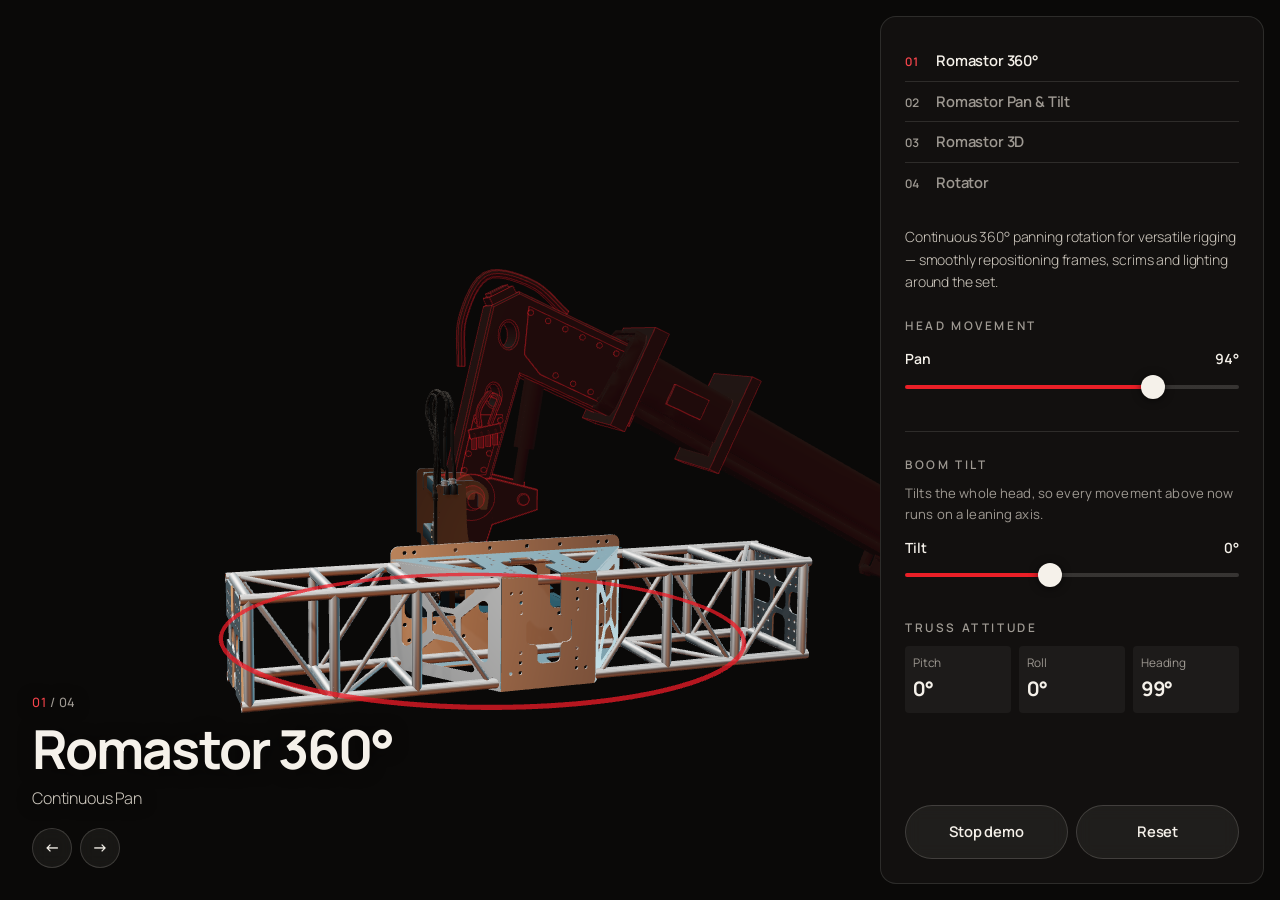
==== aaa-telehandler-viewer/index.html @ ba0cb389 "feat: add 3D Function View for telehandler attachments Add a standalone three.js viewer in aaa-teleh" ====
<!doctype html>
<html lang="en-AU">
<head>
<meta charset="utf-8" />
<meta name="viewport" content="width=device-width,initial-scale=1,viewport-fit=cover" />
<title>Telehandler Attachments | All Angles Access</title>
<meta name="description" content="Cycle through the All Angles Access telehandler attachments in 3D and see how each head's movement combines with boom tilt." />
<link rel="icon" href="data:," />
<script>if (self !== top) document.documentElement.classList.add('embedded');</script>
<link rel="preconnect" href="https://fonts.googleapis.com" />
<link rel="preconnect" href="https://fonts.gstatic.com" crossorigin />
<link href="https://fonts.googleapis.com/css2?family=Manrope:wght@200;300;400;500;600;700;800&display=swap" rel="stylesheet" />
<link rel="stylesheet" href="styles.css" />
<script type="importmap">{"imports":{"three":"./vendor/three.module.js"}}</script>
</head>
<body>
<main class="app">
  <section class="stage" id="stage" aria-label="3D view of the attachment on the boom">
    <canvas id="gl" tabindex="0" aria-label="Drag to orbit, scroll or pinch to zoom"></canvas>

    <div class="loader" id="loader" role="status" aria-live="polite"><span class="bar"><i id="loaderBar"></i></span><span id="loaderText">Loading telehandler</span></div>

    <button type="button" class="round close" id="close" aria-label="Close 3D viewer">&times;</button>

    <div class="title">
      <p class="count"><span id="idx">01</span><span class="of"> / 04</span></p>
      <h1 id="name">Romastor 360&deg;</h1>
      <p class="spec" id="spec">Continuous Pan</p>
      <div class="arrows">
        <button type="button" class="round" id="prev" aria-label="Previous attachment">&larr;</button>
        <button type="button" class="round" id="next" aria-label="Next attachment">&rarr;</button>
      </div>
    </div>
  </section>

  <aside class="panel" aria-label="Controls">
    <nav class="list" id="list" aria-label="Attachments"></nav>

    <p class="desc" id="desc"></p>

    <section class="group" aria-labelledby="fnHead">
      <h2 id="fnHead">Head movement</h2>
      <div id="funcs"></div>
    </section>

    <section class="group boom" aria-labelledby="boomHead">
      <h2 id="boomHead">Boom tilt</h2>
      <p class="note">Tilts the whole head, so every movement above now runs on a leaning axis.</p>
      <div id="boomSlot"></div>
    </section>

    <section class="attitude" aria-label="Resulting truss attitude">
      <h2>Truss attitude</h2>
      <dl>
        <div><dt>Pitch</dt><dd id="attPitch">0&deg;</dd></div>
        <div><dt>Roll</dt><dd id="attRoll">0&deg;</dd></div>
        <div><dt>Heading</dt><dd id="attHead">0&deg;</dd></div>
      </dl>
    </section>

    <div class="actions">
      <button type="button" class="btn btn-ghost" id="demo" aria-pressed="true">Stop demo</button>
      <button type="button" class="btn btn-ghost" id="reset">Reset</button>
    </div>
  </aside>
</main>
<script type="module" src="app.js"></script>
</body>
</html>
---- aaa-telehandler-viewer/styles.css ----
:root{
  /* the AAA site's tokens */
  --c:#0a0908;--c1:#141312;--c2:#1d1b1a;
  --s:#EA1F27;--sg:rgba(234,31,39,.18);--s-text:#F4444B;
  --p:#f5f1ea;--pd:#cfc9bf;--a:#9e9992;
  --line:rgba(245,241,234,.12);--rs:rgba(245,241,234,.16);
  --font:'Manrope',-apple-system,BlinkMacSystemFont,sans-serif;
  --ease:cubic-bezier(.16,1,.3,1);
}
*{box-sizing:border-box;margin:0;padding:0}
html{height:100%;overflow-x:hidden;background:var(--c)}
html.embedded,html.embedded body{background:transparent}
body{height:100%;background:var(--c);color:var(--p);font-family:var(--font);font-weight:300;letter-spacing:-.01em;-webkit-font-smoothing:antialiased;font-size:14px;line-height:1.6}
button{font:inherit;color:inherit;background:none;border:0;cursor:pointer}
:focus-visible{outline:2px solid var(--p);outline-offset:2px}

.app{display:grid;grid-template-columns:minmax(0,1fr) 400px;height:100vh;height:100svh}

/* stage */
.stage{position:relative;min-width:0;min-height:0;overflow:hidden}
#gl{position:absolute;inset:0;width:100%;height:100%;display:block;touch-action:none;outline:none;cursor:grab}
#gl:active{cursor:grabbing}
.loader{position:absolute;left:32px;top:32px;display:flex;align-items:center;gap:16px;font-size:12px;color:var(--pd);transition:opacity .3s}
.loader.done{opacity:0;pointer-events:none}
.loader .bar{width:96px;height:2px;background:var(--line);display:block}
.loader i{display:block;height:100%;width:0;background:var(--s);transition:width .2s}
.title{position:absolute;left:32px;bottom:32px;max-width:calc(100% - 64px);pointer-events:none;text-shadow:0 1px 16px rgba(10,9,8,.8)}
.count{font-size:.8rem;font-weight:500;letter-spacing:.04em;color:var(--s-text);margin-bottom:8px}
.count .of{color:var(--a)}
h1{font-size:clamp(32px,4.2vw,56px);font-weight:700;line-height:1.08;letter-spacing:-.035em}
.spec{margin-top:8px;font-size:16px;font-weight:300;color:var(--pd)}
.arrows{display:flex;gap:8px;margin-top:16px;pointer-events:auto}
.btn{font-family:var(--font);font-size:.92rem;font-weight:600;letter-spacing:-.01em;padding:14px 30px;border-radius:980px;transition:all .3s var(--ease);cursor:pointer;display:inline-flex;align-items:center;justify-content:center;gap:8px;border:1px solid transparent}
.btn-primary{background:var(--s);color:#fff}
.btn-primary:hover{background:#ff2e36;transform:translateY(-2px);box-shadow:0 12px 34px var(--sg)}
.btn-ghost,.round{background:rgba(245,241,234,.06);color:var(--p);border:1px solid var(--rs);-webkit-backdrop-filter:blur(8px);backdrop-filter:blur(8px)}
.btn-ghost:hover,.round:hover{background:rgba(245,241,234,.12);transform:translateY(-2px)}
.round{width:40px;height:40px;border-radius:50%;font-size:16px;font-weight:600;transition:all .3s var(--ease)}

/* panel */
.panel{margin:16px 16px 16px 0;min-height:0;border-radius:16px;background:rgba(20,19,18,.8);border:1px solid var(--line);overflow-y:auto;padding:24px;display:flex;flex-direction:column;gap:24px;-webkit-overflow-scrolling:touch}
.panel>*{flex-shrink:0}
.list{display:flex;flex-direction:column;gap:0}
.item{display:flex;align-items:baseline;gap:16px;width:100%;text-align:left;padding:8px 0;border-bottom:1px solid var(--line);color:var(--a);font-size:.92rem;font-weight:600;letter-spacing:-.01em;transition:all .3s var(--ease)}
.item:last-child{border-bottom:0}
.item .n{font-size:.74rem;font-weight:600;letter-spacing:.04em;font-variant-numeric:tabular-nums}
.item:hover{color:var(--p)}
.item[aria-current="true"]{color:var(--p)}
.item[aria-current="true"] .n{color:var(--s-text)}
.desc{color:var(--pd);min-height:63px}
h2{font-size:.74rem;font-weight:600;letter-spacing:.22em;text-transform:uppercase;color:var(--a);margin-bottom:8px}
.group{display:flex;flex-direction:column}
.note{font-size:.82rem;font-weight:400;letter-spacing:.01em;color:var(--a);margin-bottom:8px}
.boom{padding-top:24px;border-top:1px solid var(--line)}

.ctl{padding:4px 0}
.ctl .row{display:flex;justify-content:space-between;align-items:baseline;gap:8px}
.ctl label{font-size:14px;font-weight:600}
.ctl output{font-size:14px;font-weight:600;font-variant-numeric:tabular-nums;color:var(--p)}
input[type=range]{--pct:50%;-webkit-appearance:none;appearance:none;width:100%;height:32px;background:transparent;cursor:pointer;display:block;touch-action:pan-y}
input[type=range]::-webkit-slider-runnable-track{height:4px;border-radius:2px;background:linear-gradient(to right,var(--s) var(--pct),rgba(245,241,234,.16) var(--pct))}
input[type=range]::-moz-range-track{height:4px;border-radius:2px;background:rgba(245,241,234,.16)}
input[type=range]::-moz-range-progress{height:4px;border-radius:2px;background:var(--s)}
input[type=range]::-webkit-slider-thumb{-webkit-appearance:none;width:24px;height:24px;margin-top:-10px;border-radius:50%;background:var(--p);border:0;box-shadow:0 1px 8px rgba(0,0,0,.6)}
input[type=range]::-moz-range-thumb{width:24px;height:24px;border-radius:50%;background:var(--p);border:0}

.attitude dl{display:grid;grid-template-columns:repeat(3,1fr);gap:8px}
.attitude dl div{background:var(--c2);border-radius:4px;padding:8px}
.attitude dt{font-size:.74rem;font-weight:400;color:var(--a)}
.attitude dd{font-size:20px;font-weight:700;font-variant-numeric:tabular-nums;letter-spacing:-.02em}
.actions{display:flex;gap:8px;margin-top:auto}
.actions .btn{flex:1;padding-left:16px;padding-right:16px}
.close{display:none;position:fixed;top:32px;right:32px;z-index:2;width:44px;height:44px;font-size:22px;line-height:1}
.embedded .close{display:block}
.embedded .panel{padding-top:72px}
.err{position:absolute;inset:0;display:flex;align-items:center;justify-content:center;padding:32px;text-align:center;color:var(--pd)}

@media (max-width:680px){
  .app{grid-template-columns:minmax(0,1fr);grid-template-rows:48svh minmax(0,1fr)}
  .panel,.embedded .panel{margin:0 8px 8px;padding:16px;gap:16px}
  .close{top:12px;right:12px}
  .title{left:16px;bottom:16px;max-width:calc(100% - 32px)}
  h1{font-size:28px}
  .spec{font-size:14px;margin-top:0}
  .count{margin-bottom:0}
  .arrows{display:none}
  .loader{left:16px;top:24px}
  .list{flex-direction:row;flex-wrap:nowrap;overflow-x:auto;gap:8px;margin:0 -16px;padding:0 16px 4px;scrollbar-width:none}
  .list::-webkit-scrollbar{display:none}
  .item{flex:none;width:auto;color:var(--p);background:rgba(245,241,234,.06);border:1px solid var(--rs);border-radius:980px;padding:10px 20px;white-space:nowrap}
  .item:last-child{border-bottom:1px solid var(--rs)}
  .item .n{display:none}
  .item[aria-current="true"]{border-color:transparent;background:var(--s);color:#fff}
  .desc{min-height:0;font-size:13px}
  .boom{padding-top:16px}
}
@media (prefers-reduced-motion:reduce){*{transition:none!important}}
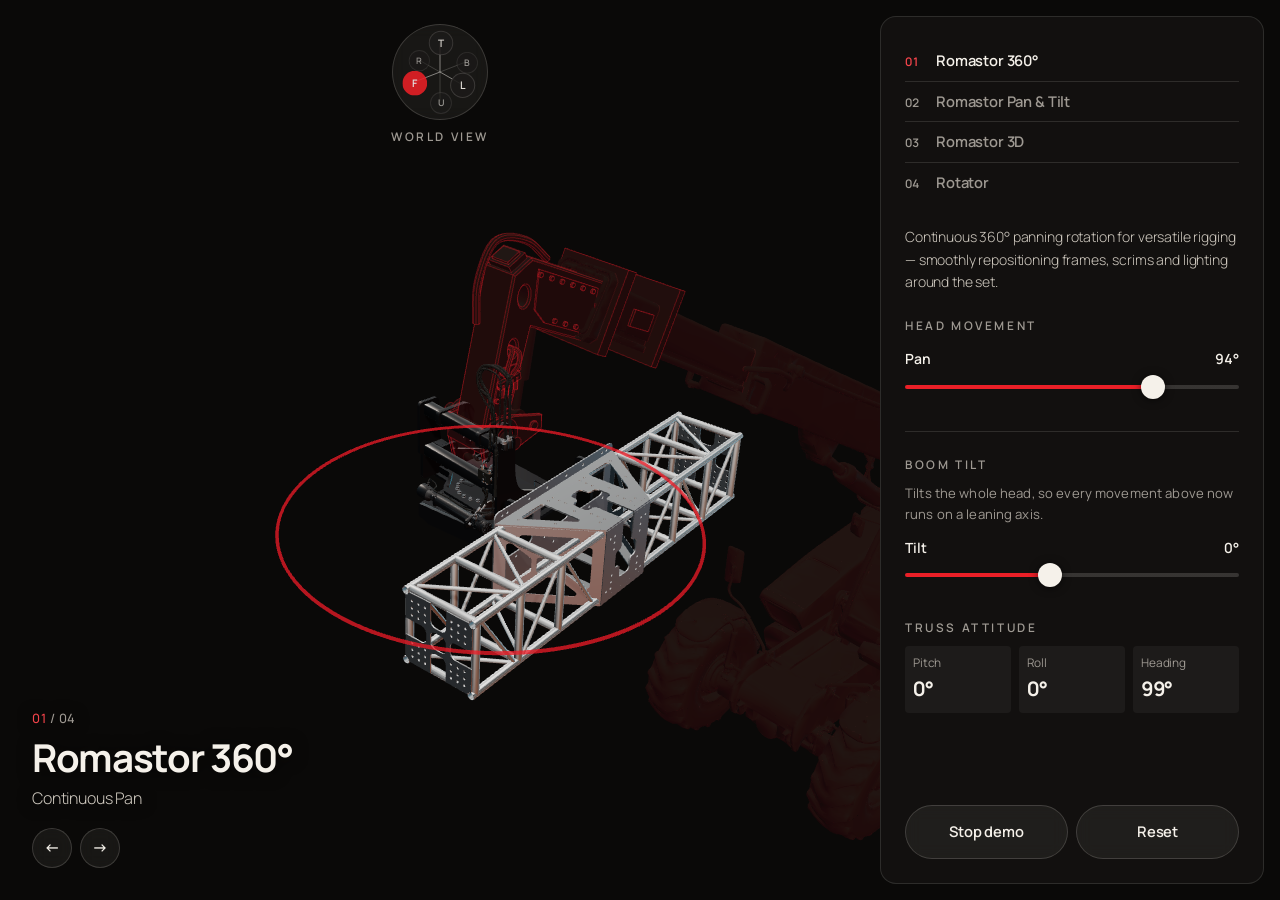
==== commit eee12783: "feat: rename to Interactive Demo, add World View and logo favicon Rename the button to Interactive D" ====
--- a/aaa-telehandler-viewer/index.html
+++ b/aaa-telehandler-viewer/index.html
@@ -5,7 +5,9 @@
 <meta name="viewport" content="width=device-width,initial-scale=1,viewport-fit=cover" />
 <title>Telehandler Attachments | All Angles Access</title>
 <meta name="description" content="Cycle through the All Angles Access telehandler attachments in 3D and see how each head's movement combines with boom tilt." />
-<link rel="icon" href="data:," />
+<link rel="icon" href="favicon.svg" type="image/svg+xml" />
+<link rel="icon" href="favicon-32.png" sizes="32x32" type="image/png" />
+<link rel="apple-touch-icon" href="apple-touch-icon.png" />
 <script>if (self !== top) document.documentElement.classList.add('embedded');</script>
 <link rel="preconnect" href="https://fonts.googleapis.com" />
 <link rel="preconnect" href="https://fonts.gstatic.com" crossorigin />
@@ -19,6 +21,11 @@
     <canvas id="gl" tabindex="0" aria-label="Drag to orbit, scroll or pinch to zoom"></canvas>
 
     <div class="loader" id="loader" role="status" aria-live="polite"><span class="bar"><i id="loaderBar"></i></span><span id="loaderText">Loading telehandler</span></div>
+
+    <div class="world">
+      <div class="gizmo" id="gizmo" role="group" aria-label="World view. Drag to rotate the view, or choose a side."><svg viewBox="0 0 96 96" aria-hidden="true"></svg></div>
+      <span class="world-cap">World View</span>
+    </div>
 
     <button type="button" class="round close" id="close" aria-label="Close 3D viewer">&times;</button>
 
--- a/aaa-telehandler-viewer/styles.css
+++ b/aaa-telehandler-viewer/styles.css
@@ -24,10 +24,20 @@
 .loader.done{opacity:0;pointer-events:none}
 .loader .bar{width:96px;height:2px;background:var(--line);display:block}
 .loader i{display:block;height:100%;width:0;background:var(--s);transition:width .2s}
+.world{position:absolute;top:24px;left:50%;transform:translateX(-50%);display:flex;flex-direction:column;align-items:center;gap:8px;z-index:1;-webkit-user-select:none;user-select:none}
+.gizmo{position:relative;width:96px;height:96px;border-radius:50%;background:rgba(245,241,234,.06);border:1px solid var(--rs);-webkit-backdrop-filter:blur(8px);backdrop-filter:blur(8px);touch-action:none;cursor:grab;transition:background .3s var(--ease)}
+.gizmo:hover{background:rgba(245,241,234,.12)}
+.gizmo:active{cursor:grabbing}
+.gizmo svg{position:absolute;inset:0;width:100%;height:100%;pointer-events:none}
+.gizmo line{stroke:var(--p);stroke-width:1}
+.gz{position:absolute;left:0;top:0;width:26px;height:26px;border-radius:50%;background:var(--c2);border:1px solid var(--rs);color:var(--p);font-size:.68rem;font-weight:600;letter-spacing:0;line-height:1;cursor:pointer;touch-action:none}
+.gz.main{background:var(--s);border-color:transparent;color:#fff}
+.gz:hover{border-color:var(--p)}
+.world-cap{font-size:.74rem;font-weight:600;letter-spacing:.22em;text-transform:uppercase;color:var(--a);white-space:nowrap;pointer-events:none}
 .title{position:absolute;left:32px;bottom:32px;max-width:calc(100% - 64px);pointer-events:none;text-shadow:0 1px 16px rgba(10,9,8,.8)}
 .count{font-size:.8rem;font-weight:500;letter-spacing:.04em;color:var(--s-text);margin-bottom:8px}
 .count .of{color:var(--a)}
-h1{font-size:clamp(32px,4.2vw,56px);font-weight:700;line-height:1.08;letter-spacing:-.035em}
+h1{font-size:clamp(28px,3vw,44px);font-weight:700;line-height:1.08;letter-spacing:-.035em}
 .spec{margin-top:8px;font-size:16px;font-weight:300;color:var(--pd)}
 .arrows{display:flex;gap:8px;margin-top:16px;pointer-events:auto}
 .btn{font-family:var(--font);font-size:.92rem;font-weight:600;letter-spacing:-.01em;padding:14px 30px;border-radius:980px;transition:all .3s var(--ease);cursor:pointer;display:inline-flex;align-items:center;justify-content:center;gap:8px;border:1px solid transparent}
@@ -79,6 +89,8 @@
   .app{grid-template-columns:minmax(0,1fr);grid-template-rows:48svh minmax(0,1fr)}
   .panel,.embedded .panel{margin:0 8px 8px;padding:16px;gap:16px}
   .close{top:12px;right:12px}
+  .world{top:12px;transform:translateX(-50%) scale(.82);transform-origin:top center}
+  .world-cap{display:none}
   .title{left:16px;bottom:16px;max-width:calc(100% - 32px)}
   h1{font-size:28px}
   .spec{font-size:14px;margin-top:0}
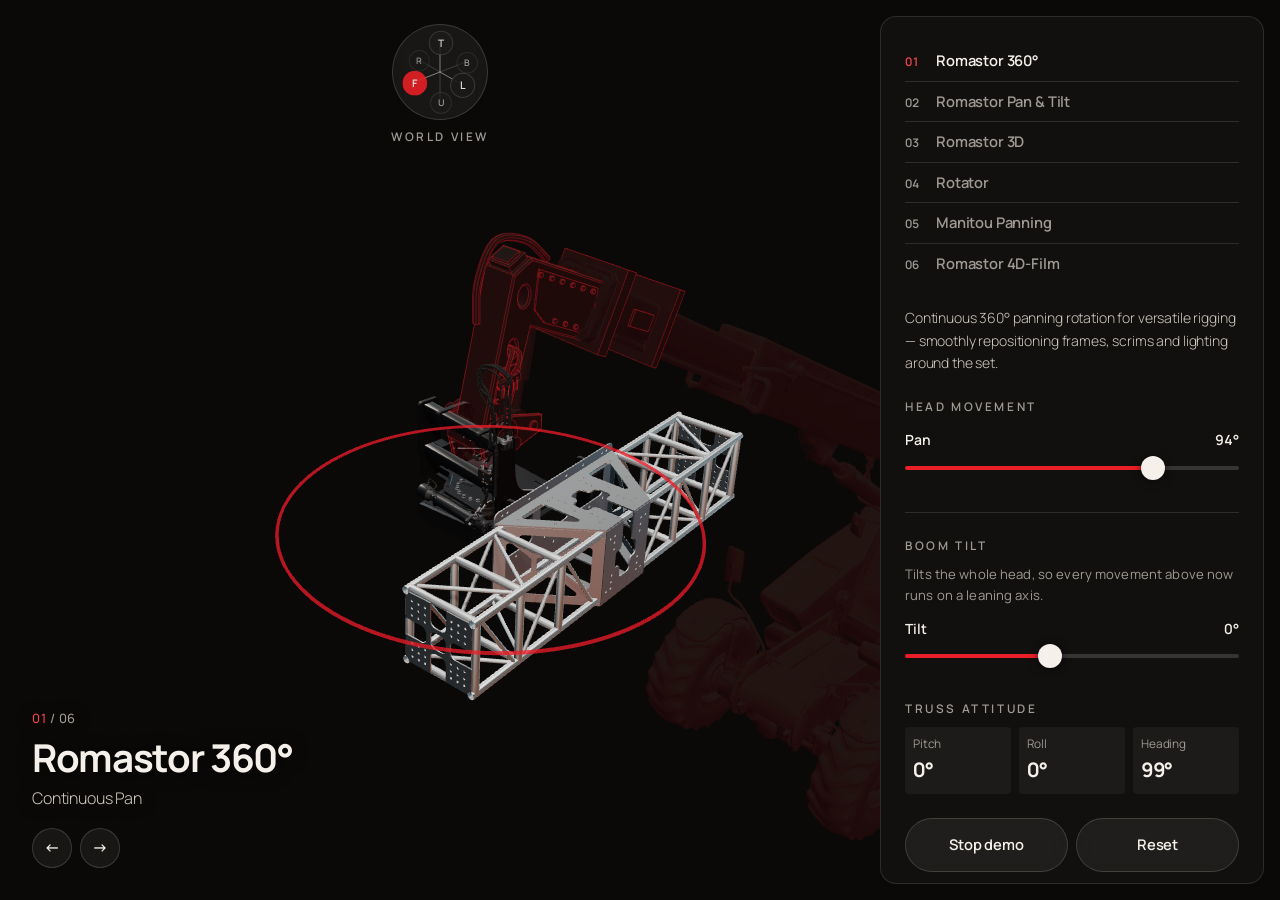
==== commit b0fa36ce: "feat: Romastor 4D-Film and Manitou Panning in 3D, live 3D home cards - New Romastor 4D-Film item (fi" ====
--- a/aaa-telehandler-viewer/index.html
+++ b/aaa-telehandler-viewer/index.html
@@ -8,7 +8,15 @@
 <link rel="icon" href="favicon.svg" type="image/svg+xml" />
 <link rel="icon" href="favicon-32.png" sizes="32x32" type="image/png" />
 <link rel="apple-touch-icon" href="apple-touch-icon.png" />
-<script>if (self !== top) document.documentElement.classList.add('embedded');</script>
+<script>
+if (self !== top) {
+  document.documentElement.classList.add('embedded');
+  if (location.search.includes('inline')) document.documentElement.classList.add('inline');
+  if (/[?&]card\b/.test(location.search)) document.documentElement.classList.add('inline', 'card');
+  // Esc works from the first moment, before the viewer has loaded
+  addEventListener('keydown', (e) => { if (e.key === 'Escape') parent.postMessage({ type: 'aaa-viewer:close' }, location.origin); });
+}
+</script>
 <link rel="preconnect" href="https://fonts.googleapis.com" />
 <link rel="preconnect" href="https://fonts.gstatic.com" crossorigin />
 <link href="https://fonts.googleapis.com/css2?family=Manrope:wght@200;300;400;500;600;700;800&display=swap" rel="stylesheet" />
@@ -27,10 +35,8 @@
       <span class="world-cap">World View</span>
     </div>
 
-    <button type="button" class="round close" id="close" aria-label="Close 3D viewer">&times;</button>
-
     <div class="title">
-      <p class="count"><span id="idx">01</span><span class="of"> / 04</span></p>
+      <p class="count"><span id="idx">01</span><span class="of"> / 06</span></p>
       <h1 id="name">Romastor 360&deg;</h1>
       <p class="spec" id="spec">Continuous Pan</p>
       <div class="arrows">
--- a/aaa-telehandler-viewer/styles.css
+++ b/aaa-telehandler-viewer/styles.css
@@ -80,15 +80,12 @@
 .attitude dd{font-size:20px;font-weight:700;font-variant-numeric:tabular-nums;letter-spacing:-.02em}
 .actions{display:flex;gap:8px;margin-top:auto}
 .actions .btn{flex:1;padding-left:16px;padding-right:16px}
-.close{display:none;position:fixed;top:32px;right:32px;z-index:2;width:44px;height:44px;font-size:22px;line-height:1}
-.embedded .close{display:block}
 .embedded .panel{padding-top:72px}
 .err{position:absolute;inset:0;display:flex;align-items:center;justify-content:center;padding:32px;text-align:center;color:var(--pd)}
 
 @media (max-width:680px){
   .app{grid-template-columns:minmax(0,1fr);grid-template-rows:48svh minmax(0,1fr)}
   .panel,.embedded .panel{margin:0 8px 8px;padding:16px;gap:16px}
-  .close{top:12px;right:12px}
   .world{top:12px;transform:translateX(-50%) scale(.82);transform-origin:top center}
   .world-cap{display:none}
   .title{left:16px;bottom:16px;max-width:calc(100% - 32px)}
@@ -106,4 +103,12 @@
   .desc{min-height:0;font-size:13px}
   .boom{padding-top:16px}
 }
+/* inside an item page, which has its own title, sliders and loader */
+html.inline,html.inline body{overflow:hidden}
+html.inline .app{display:block;height:100%}
+html.inline .stage{height:100%}
+html.inline .panel,html.inline .title,html.inline .loader{display:none}
+/* a home-page card: the head alone, nothing to press */
+html.card .world{display:none}
+html.card canvas{pointer-events:none}
 @media (prefers-reduced-motion:reduce){*{transition:none!important}}
